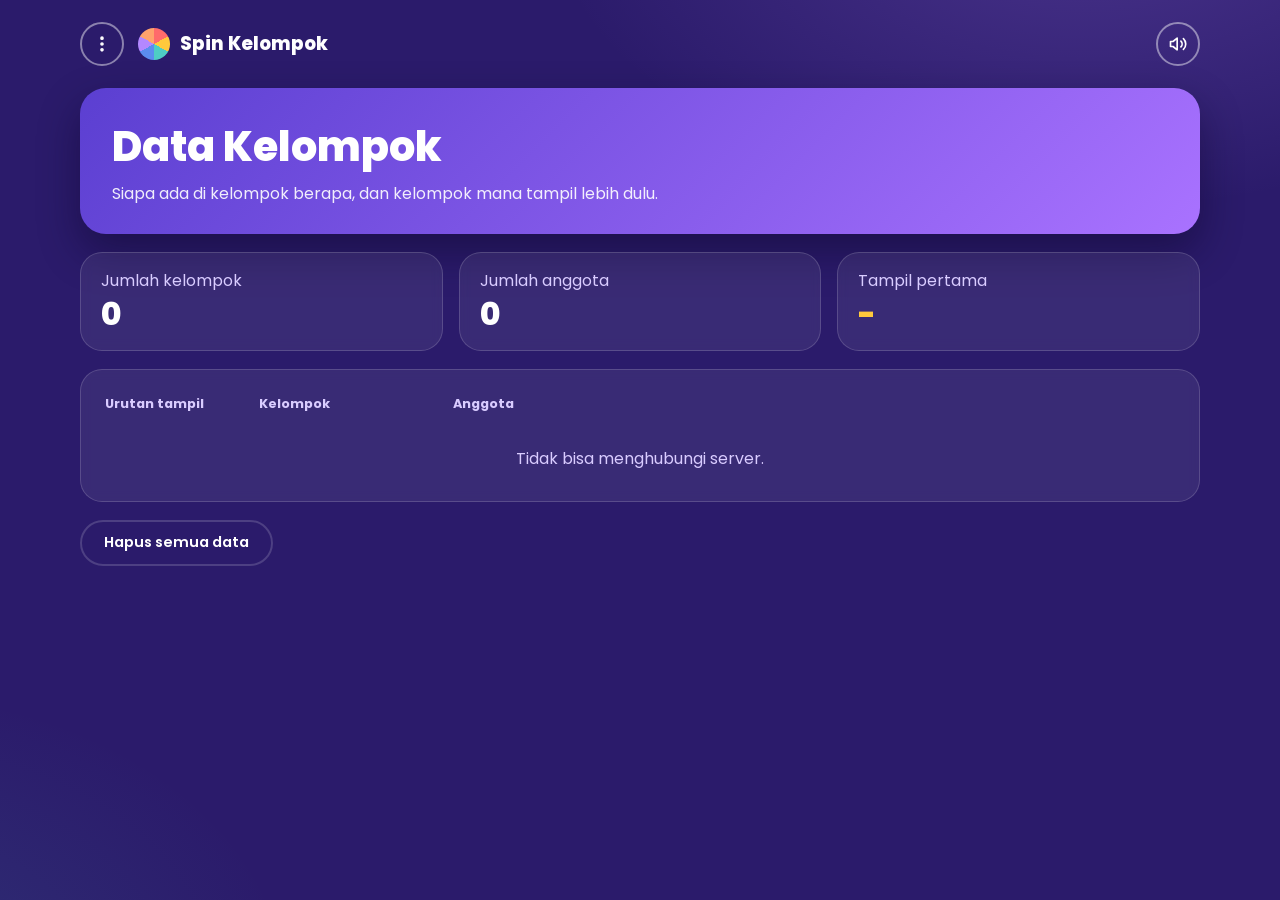
==== data/index.html @ 7a5715d1 "feat: tambah halaman data kelompok" ====
<!DOCTYPE html>
<html lang="id" data-base="../">
<head>
  <meta charset="UTF-8">
  <meta name="viewport" content="width=device-width, initial-scale=1">
  <title>Data Kelompok · Spin Kelompok</title>
  <link rel="preconnect" href="https://fonts.googleapis.com">
  <link href="https://fonts.googleapis.com/css2?family=Poppins:wght@400;600;700;800&display=swap" rel="stylesheet">
  <link rel="stylesheet" href="../assets/css/style.css">
  <link rel="stylesheet" href="data.css">
</head>
<body>
  <div class="container page">
    <header data-topbar data-active="data"></header>

    <section class="dt-hero">
      <h1>Data Kelompok</h1>
      <p>Siapa ada di kelompok berapa, dan kelompok mana tampil lebih dulu.</p>
    </section>

    <section class="dt-stats">
      <div class="card"><span class="muted">Jumlah kelompok</span><strong id="stKelompok">0</strong></div>
      <div class="card"><span class="muted">Jumlah anggota</span><strong id="stAnggota">0</strong></div>
      <div class="card"><span class="muted">Tampil pertama</span><strong class="kuning" id="stPertama">-</strong></div>
    </section>

    <section class="card dt-tabel">
      <div class="dt-kepala"><span>Urutan tampil</span><span>Kelompok</span><span>Anggota</span></div>
      <div id="baris"></div>
      <p class="muted dt-pesan" id="pesan">Memuat data...</p>
    </section>

    <div class="dt-aksi">
      <button class="btn-ghost" id="btnHapus" type="button">Hapus semua data</button>
      <span class="muted" id="info"></span>
    </div>
  </div>

  <script src="../assets/js/common.js"></script>
  <script src="data.js"></script>
</body>
</html>
---- assets/css/style.css ----
/* ==========================================================
   Spin Kelompok - Design System (dikerjakan Tim A)
   Dipakai SEMUA halaman. Tim B: pakai class & variabel di sini,
   jangan bikin warna/tombol sendiri supaya tampilan konsisten.
   ========================================================== */

:root {
  --bg: #2b1b6b;
  --bg-deep: #1d1250;
  --surface: #3c2d77;
  --surface-2: #4a3a8a;
  --line: rgba(255, 255, 255, .16);
  --text: #ffffff;
  --text-soft: #d9ccff;
  --yellow: #ffc93c;
  --yellow-dark: #c9971a;
  --coral: #ff6b6b;
  --teal: #4ecdc4;
  --violet: #b388ff;
  --blue: #5b8def;
  --orange: #ffa36c;
  --danger: #ff7a7a;
  --radius: 22px;
  --shadow: 0 18px 40px rgba(10, 4, 40, .45);
  --font: "Poppins", system-ui, -apple-system, "Segoe UI", sans-serif;
}

*, *::before, *::after { box-sizing: border-box; margin: 0; padding: 0; }
html { -webkit-text-size-adjust: 100%; }

body {
  font-family: var(--font);
  color: var(--text);
  background:
    radial-gradient(900px 500px at 85% -10%, rgba(179, 136, 255, .22), transparent 60%),
    radial-gradient(700px 500px at -10% 110%, rgba(78, 205, 196, .12), transparent 60%),
    var(--bg);
  min-height: 100vh;
  line-height: 1.5;
  overflow-x: hidden;
}

[hidden] { display: none !important; }   /* atribut hidden selalu menang atas display bawaan komponen */
a { color: inherit; text-decoration: none; }
button { font: inherit; cursor: pointer; border: 0; background: none; color: inherit; }
:focus-visible { outline: 3px solid var(--yellow); outline-offset: 3px; }

/* ---------- Layout ---------- */
.container { width: min(1120px, 100% - 40px); margin-inline: auto; }
.page { padding-block: 22px 56px; }

/* ---------- Tombol 3D kuning (ciri khas) ---------- */
.btn-3d {
  display: inline-flex; align-items: center; justify-content: center; gap: 10px;
  padding: 16px 52px;
  background: var(--yellow);
  color: var(--bg);
  font-weight: 800; letter-spacing: .14em; text-transform: uppercase;
  border-radius: 999px;
  box-shadow: 0 7px 0 var(--yellow-dark), 0 16px 26px rgba(0, 0, 0, .28);
  transition: transform .12s ease, box-shadow .12s ease;
}
.btn-3d:hover { transform: translateY(-2px); box-shadow: 0 9px 0 var(--yellow-dark), 0 20px 30px rgba(0, 0, 0, .3); }
.btn-3d:active { transform: translateY(6px); box-shadow: 0 1px 0 var(--yellow-dark), 0 6px 10px rgba(0, 0, 0, .3); }
.btn-3d[disabled] { opacity: .55; pointer-events: none; }

.btn-pill {
  padding: 10px 22px; border-radius: 999px; font-weight: 600; font-size: .9rem;
  background: #fff; color: var(--bg); transition: transform .15s;
}
.btn-pill:hover { transform: translateY(-2px); }
.btn-ghost {
  padding: 10px 22px; border-radius: 999px; font-weight: 600; font-size: .9rem;
  border: 2px solid var(--line); color: #fff; transition: background .15s, border-color .15s;
}
.btn-ghost:hover { background: rgba(255, 255, 255, .08); border-color: rgba(255, 255, 255, .4); }

/* ---------- Kartu kaca ---------- */
.card {
  background: rgba(255, 255, 255, .07);
  border: 1px solid var(--line);
  border-radius: var(--radius);
  backdrop-filter: blur(6px);
  padding: 24px;
}

/* ---------- Chip (nama anggota / kelompok) ---------- */
.chip {
  display: inline-flex; align-items: center; gap: 8px;
  padding: 7px 14px; border-radius: 999px;
  background: rgba(255, 255, 255, .12); font-weight: 600; font-size: .9rem;
}
.chip button { opacity: .7; font-size: 1rem; line-height: 1; }
.chip button:hover { opacity: 1; }
.badge {
  display: inline-block; padding: 3px 12px; border-radius: 999px; font-size: .72rem; font-weight: 700;
  letter-spacing: .08em; text-transform: uppercase; background: var(--yellow); color: var(--bg);
}

/* ---------- Input ---------- */
.input {
  width: 100%; padding: 12px 16px; border-radius: 14px; border: 2px solid transparent;
  background: #fff; color: var(--bg); font: inherit; font-size: .95rem;
}
.input::placeholder { color: #8d84b3; }
.input:focus { outline: none; border-color: var(--yellow); }
.label { display: block; margin-bottom: 6px; font-size: .8rem; font-weight: 600; color: var(--text-soft); }

/* ---------- Orb melayang (dekorasi) ---------- */
.orb {
  position: fixed; border-radius: 50%; pointer-events: none; z-index: 0;
  background: radial-gradient(circle at 32% 28%, rgba(255, 255, 255, .6), var(--c) 55%);
  animation: floaty var(--d, 7s) ease-in-out infinite alternate;
}
@keyframes floaty { to { transform: translateY(-22px) translateX(8px); } }

/* ---------- Topbar + menu titik tiga ---------- */
.topbar { display: flex; align-items: center; gap: 14px; position: relative; z-index: 20; }
.icon-btn {
  width: 44px; height: 44px; border-radius: 50%; display: grid; place-items: center;
  border: 2px solid rgba(255, 255, 255, .45); transition: background .15s;
}
.icon-btn:hover { background: rgba(255, 255, 255, .12); }
.icon-btn svg { width: 20px; height: 20px; fill: none; stroke: currentColor; stroke-width: 2; stroke-linecap: round; stroke-linejoin: round; }
.icon-btn.is-muted { opacity: .55; }
.brand { display: flex; align-items: center; gap: 10px; font-weight: 800; font-size: 1.15rem; }
.brand-logo { width: 32px; height: 32px; border-radius: 50%; background: conic-gradient(var(--coral) 0 17%, var(--yellow) 0 33%, var(--teal) 0 50%, var(--blue) 0 67%, var(--violet) 0 83%, var(--orange) 0); }
.topbar .spacer { flex: 1; }

.menu { position: relative; }
.menu-panel {
  position: absolute; top: 54px; left: 0; width: 216px; padding: 8px;
  background: #fff; color: var(--bg); border-radius: 18px; box-shadow: var(--shadow);
  opacity: 0; transform: translateY(-8px) scale(.97); transform-origin: top left; pointer-events: none;
  transition: opacity .16s, transform .16s;
}
.menu.open .menu-panel { opacity: 1; transform: none; pointer-events: auto; }
.menu-panel a { display: block; padding: 11px 16px; border-radius: 12px; font-weight: 600; font-size: .92rem; }
.menu-panel a:hover { background: #f1ecff; }
.menu-panel a.active { background: var(--yellow); }
.menu-panel hr { border: 0; border-top: 1px solid #ddd6f5; margin: 6px 4px; }
.menu-panel a.exit { color: #c0322f; }

/* ---------- Utilitas ---------- */
.stack > * + * { margin-top: var(--gap, 16px); }
.muted { color: var(--text-soft); }
.sr-only { position: absolute; width: 1px; height: 1px; overflow: hidden; clip: rect(0 0 0 0); white-space: nowrap; }

@media (prefers-reduced-motion: reduce) {
  *, *::before, *::after { animation: none !important; transition: none !important; }
}
---- data/data.css ----
.dt-hero {
  margin-top: 22px; padding: 28px 32px; border-radius: 26px; box-shadow: var(--shadow);
  background: linear-gradient(135deg, #5b3fd1, #a972ff);
}
.dt-hero h1 { font-size: clamp(1.8rem, 5vw, 2.6rem); font-weight: 800; }
.dt-hero p { margin-top: 4px; color: rgba(255, 255, 255, .9); }

.dt-stats { display: grid; grid-template-columns: repeat(auto-fit, minmax(200px, 1fr)); gap: 16px; margin-top: 18px; }
.dt-stats .card { padding: 16px 20px; display: grid; gap: 2px; }
.dt-stats strong { font-size: 2rem; font-weight: 800; line-height: 1.2; }
.dt-stats .kuning { color: var(--yellow); }

.dt-tabel { margin-top: 18px; padding: 8px 24px; }
.dt-kepala, .dt-baris { display: grid; grid-template-columns: 140px 180px 1fr; gap: 14px; align-items: center; }
.dt-kepala { padding: 16px 0 12px; font-size: .8rem; font-weight: 700; color: var(--text-soft); }
.dt-baris { padding: 14px 0; border-top: 1px solid var(--line); }
.dt-baris .nama { font-weight: 800; }
.dt-anggota { display: flex; flex-wrap: wrap; gap: 8px; }
.dt-anggota .chip { padding: 5px 14px; font-size: .85rem; }
.dt-anggota .chip.ketua { background: var(--yellow); color: var(--bg); }

.dt-medali {
  width: 34px; height: 34px; border-radius: 50%; display: grid; place-items: center;
  font-weight: 800; color: var(--bg); background: rgba(255, 255, 255, .5);
}
.dt-medali.m1 { background: var(--yellow); }
.dt-medali.m2 { background: #d9d6ee; }
.dt-medali.m3 { background: var(--orange); }

.dt-pesan { padding: 22px 0; text-align: center; }
.dt-pesan[hidden] { display: none; }
.dt-aksi { margin-top: 18px; display: flex; gap: 14px; align-items: center; flex-wrap: wrap; }

@media (max-width: 700px) {
  .dt-kepala { display: none; }
  .dt-baris { grid-template-columns: 44px 1fr; }
  .dt-baris .dt-anggota { grid-column: 1 / -1; }
}
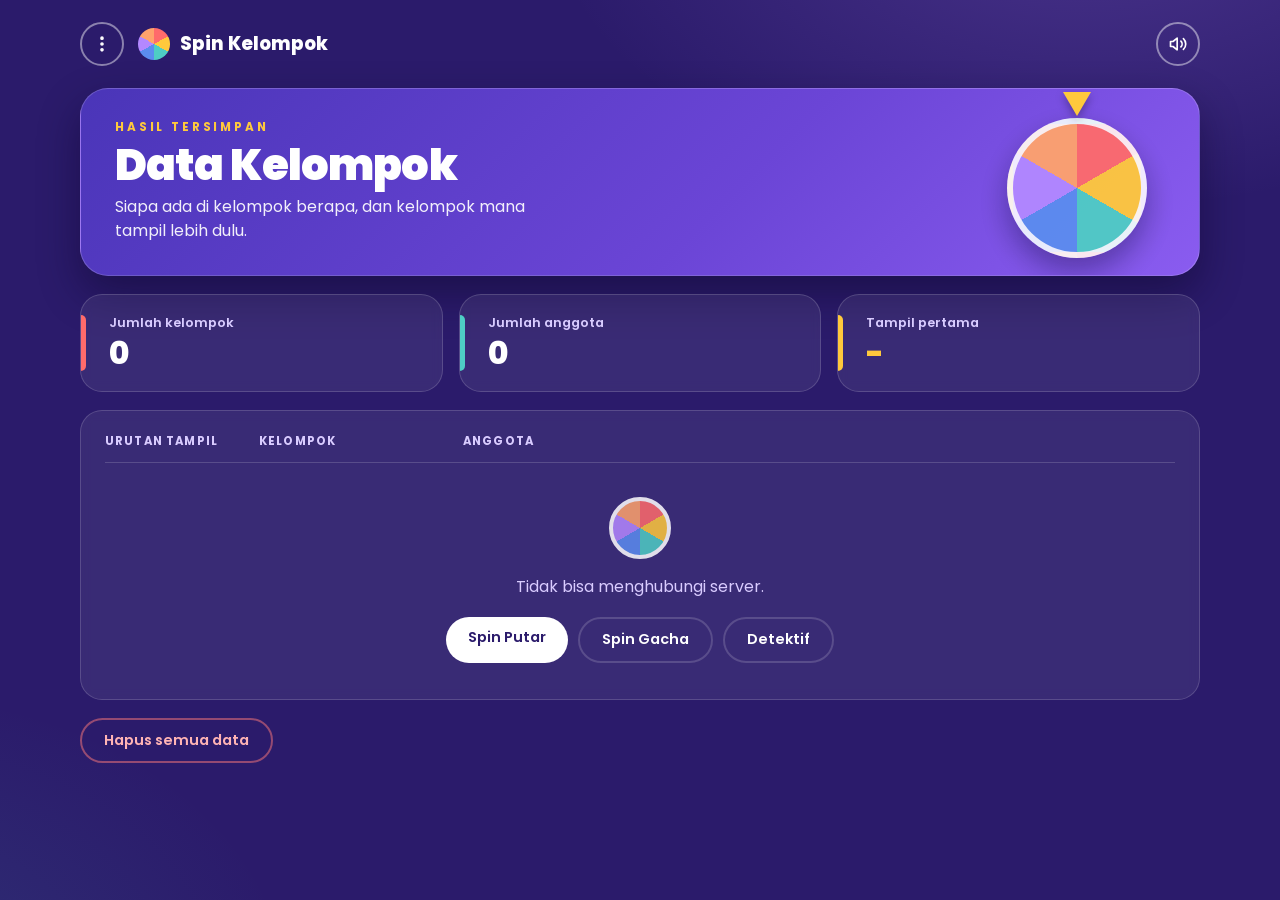
==== commit bdb8ee69: "style: poles tampilan halaman Data" ====
--- a/data/index.html
+++ b/data/index.html
@@ -5,7 +5,8 @@
   <meta name="viewport" content="width=device-width, initial-scale=1">
   <title>Data Kelompok · Spin Kelompok</title>
   <link rel="preconnect" href="https://fonts.googleapis.com">
-  <link href="https://fonts.googleapis.com/css2?family=Poppins:wght@400;600;700;800&display=swap" rel="stylesheet">
+  <link rel="preconnect" href="https://fonts.gstatic.com" crossorigin>
+  <link href="https://fonts.googleapis.com/css2?family=Poppins:wght@400;500;600;700;800;900&display=swap" rel="stylesheet">
   <link rel="stylesheet" href="../assets/css/style.css">
   <link rel="stylesheet" href="data.css">
 </head>
@@ -14,11 +15,12 @@
     <header data-topbar data-active="data"></header>
 
     <section class="dt-hero">
+      <p class="dt-eyebrow">Hasil tersimpan</p>
       <h1>Data Kelompok</h1>
-      <p>Siapa ada di kelompok berapa, dan kelompok mana tampil lebih dulu.</p>
+      <p class="dt-sub">Siapa ada di kelompok berapa, dan kelompok mana tampil lebih dulu.</p>
     </section>
 
-    <section class="dt-stats">
+    <section class="dt-stats" aria-label="Ringkasan">
       <div class="card"><span class="muted">Jumlah kelompok</span><strong id="stKelompok">0</strong></div>
       <div class="card"><span class="muted">Jumlah anggota</span><strong id="stAnggota">0</strong></div>
       <div class="card"><span class="muted">Tampil pertama</span><strong class="kuning" id="stPertama">-</strong></div>
@@ -27,11 +29,16 @@
     <section class="card dt-tabel">
       <div class="dt-kepala"><span>Urutan tampil</span><span>Kelompok</span><span>Anggota</span></div>
       <div id="baris"></div>
-      <p class="muted dt-pesan" id="pesan">Memuat data...</p>
+      <p class="muted dt-pesan" id="pesan" aria-live="polite">Memuat data...</p>
+      <div class="dt-cta">
+        <a class="btn-pill" href="../spin/">Spin Putar</a>
+        <a class="btn-ghost" href="../gacha/">Spin Gacha</a>
+        <a class="btn-ghost" href="../detektif/">Detektif</a>
+      </div>
     </section>
 
     <div class="dt-aksi">
-      <button class="btn-ghost" id="btnHapus" type="button">Hapus semua data</button>
+      <button class="btn-ghost danger" id="btnHapus" type="button">Hapus semua data</button>
       <span class="muted" id="info"></span>
     </div>
   </div>
@@ -39,4 +46,4 @@
   <script src="../assets/js/common.js"></script>
   <script src="data.js"></script>
 </body>
-</html>+</html>
--- a/data/data.css
+++ b/data/data.css
@@ -1,38 +1,107 @@
+/* Halaman Data Kelompok.
+   Struktur & logika (data.js) milik Tim B tidak diubah; tampilan dipoles Tim A.
+   Class yang dipakai data.js dipertahankan: dt-baris, dt-medali (m1..m3), nama, dt-anggota, chip, ketua. */
+
+/* ---------- hero ---------- */
 .dt-hero {
-  margin-top: 22px; padding: 28px 32px; border-radius: 26px; box-shadow: var(--shadow);
-  background: linear-gradient(135deg, #5b3fd1, #a972ff);
+  position: relative; overflow: hidden; isolation: isolate;
+  margin-top: 22px; padding: 30px 34px 32px; border-radius: 28px;
+  background: linear-gradient(135deg, #4a35b8 0%, #6b45d6 58%, #8a5cf0 100%);
+  border: 1px solid rgba(255, 255, 255, .18); box-shadow: var(--shadow);
 }
-.dt-hero h1 { font-size: clamp(1.8rem, 5vw, 2.6rem); font-weight: 800; }
-.dt-hero p { margin-top: 4px; color: rgba(255, 255, 255, .9); }
+.dt-hero::before { /* roda dekoratif, tema aplikasi */
+  content: ""; position: absolute; z-index: -1; right: 52px; top: 50%; width: 140px; height: 140px; margin-top: -64px;
+  border-radius: 50%; border: 6px solid rgba(255, 255, 255, .9); opacity: .95; box-shadow: 0 14px 28px rgba(10, 4, 40, .35);
+  background: conic-gradient(var(--coral) 0 16.66%, var(--yellow) 0 33.33%, var(--teal) 0 50%, var(--blue) 0 66.66%, var(--violet) 0 83.33%, var(--orange) 0);
+  animation: dt-turn 48s linear infinite;
+}
+.dt-hero::after { /* penunjuk kuning */
+  content: ""; position: absolute; z-index: 0; right: 108px; top: calc(50% - 90px);
+  border: 14px solid transparent; border-top: 24px solid var(--yellow); border-bottom: 0;
+  filter: drop-shadow(0 4px 4px rgba(0, 0, 0, .3));
+}
+.dt-eyebrow { color: var(--yellow); font-weight: 700; font-size: .74rem; letter-spacing: .24em; text-transform: uppercase; }
+.dt-hero h1 { margin-top: 4px; font-size: clamp(1.8rem, 5vw, 2.7rem); font-weight: 900; letter-spacing: -.02em; line-height: 1.12; }
+.dt-sub { margin-top: 6px; max-width: 46ch; color: rgba(255, 255, 255, .92); }
 
+/* ---------- ringkasan ---------- */
 .dt-stats { display: grid; grid-template-columns: repeat(auto-fit, minmax(200px, 1fr)); gap: 16px; margin-top: 18px; }
-.dt-stats .card { padding: 16px 20px; display: grid; gap: 2px; }
-.dt-stats strong { font-size: 2rem; font-weight: 800; line-height: 1.2; }
+.dt-stats .card { position: relative; overflow: hidden; display: grid; gap: 2px; padding: 18px 22px 18px 28px; }
+.dt-stats .card::before { content: ""; position: absolute; left: 0; top: 20px; bottom: 20px; width: 5px; border-radius: 0 6px 6px 0; background: var(--c); }
+.dt-stats .card:nth-child(1) { --c: var(--coral); }
+.dt-stats .card:nth-child(2) { --c: var(--teal); }
+.dt-stats .card:nth-child(3) { --c: var(--yellow); }
+.dt-stats .muted { font-size: .8rem; font-weight: 600; }
+.dt-stats strong { font-size: 2rem; font-weight: 800; line-height: 1.2; font-variant-numeric: tabular-nums; overflow-wrap: anywhere; }
 .dt-stats .kuning { color: var(--yellow); }
 
-.dt-tabel { margin-top: 18px; padding: 8px 24px; }
-.dt-kepala, .dt-baris { display: grid; grid-template-columns: 140px 180px 1fr; gap: 14px; align-items: center; }
-.dt-kepala { padding: 16px 0 12px; font-size: .8rem; font-weight: 700; color: var(--text-soft); }
-.dt-baris { padding: 14px 0; border-top: 1px solid var(--line); }
-.dt-baris .nama { font-weight: 800; }
+/* ---------- tabel ---------- */
+.dt-tabel { margin-top: 18px; padding: 6px 24px 10px; }
+.dt-kepala, .dt-baris { display: grid; grid-template-columns: 140px 190px 1fr; gap: 14px; align-items: center; }
+.dt-kepala { padding: 16px 0 12px; font-size: .72rem; font-weight: 700; letter-spacing: .1em; text-transform: uppercase; color: var(--text-soft); border-bottom: 1px solid var(--line); }
+
+.dt-baris {
+  position: relative; margin: 0 -14px; padding: 14px; border-radius: 16px;
+  transition: background .2s; animation: dt-in .45s cubic-bezier(.2, .8, .2, 1) both;
+}
+.dt-baris:hover { background: rgba(255, 255, 255, .06); }
+.dt-baris + .dt-baris::before { content: ""; position: absolute; left: 14px; right: 14px; top: 0; border-top: 1px solid var(--line); }
+.dt-baris:nth-child(2) { animation-delay: .06s; } .dt-baris:nth-child(3) { animation-delay: .12s; }
+.dt-baris:nth-child(4) { animation-delay: .18s; } .dt-baris:nth-child(5) { animation-delay: .24s; }
+.dt-baris:nth-child(n+6) { animation-delay: .3s; }
+
+.dt-baris:nth-child(6n+1) { --c: #ff8f8f; } .dt-baris:nth-child(6n+2) { --c: #ffd36a; }
+.dt-baris:nth-child(6n+3) { --c: #7ee2d6; } .dt-baris:nth-child(6n+4) { --c: #8fb3ff; }
+.dt-baris:nth-child(6n+5) { --c: #c8a8ff; } .dt-baris:nth-child(6n+6) { --c: #ffb27d; }
+.dt-baris .nama { display: flex; align-items: center; gap: 10px; font-weight: 800; overflow-wrap: anywhere; }
+.dt-baris .nama::before { content: ""; flex: none; width: 10px; height: 10px; border-radius: 50%; background: var(--c, var(--violet)); }
+
 .dt-anggota { display: flex; flex-wrap: wrap; gap: 8px; }
-.dt-anggota .chip { padding: 5px 14px; font-size: .85rem; }
+.dt-anggota:empty::before { content: "Hanya urutan tampil (tanpa anggota)"; color: var(--text-soft); font-size: .85rem; font-style: italic; }
+.dt-anggota .chip { padding: 5px 14px; font-size: .85rem; overflow-wrap: anywhere; }
 .dt-anggota .chip.ketua { background: var(--yellow); color: var(--bg); }
 
 .dt-medali {
-  width: 34px; height: 34px; border-radius: 50%; display: grid; place-items: center;
-  font-weight: 800; color: var(--bg); background: rgba(255, 255, 255, .5);
+  width: 36px; height: 36px; border-radius: 50%; display: grid; place-items: center;
+  font-weight: 800; color: var(--bg); background: rgba(255, 255, 255, .5); box-shadow: 0 4px 0 rgba(0, 0, 0, .18);
 }
 .dt-medali.m1 { background: var(--yellow); }
 .dt-medali.m2 { background: #d9d6ee; }
 .dt-medali.m3 { background: var(--orange); }
 
-.dt-pesan { padding: 22px 0; text-align: center; }
+/* ---------- keadaan kosong / galat / memuat ---------- */
+.dt-pesan { padding: 34px 12px 10px; text-align: center; }
+.dt-pesan::before {
+  content: ""; display: block; width: 62px; height: 62px; margin: 0 auto 16px; border-radius: 50%; border: 4px solid #fff; opacity: .85;
+  background: conic-gradient(var(--coral) 0 16.66%, var(--yellow) 0 33.33%, var(--teal) 0 50%, var(--blue) 0 66.66%, var(--violet) 0 83.33%, var(--orange) 0);
+  animation: dt-turn 10s linear infinite;
+}
 .dt-pesan[hidden] { display: none; }
-.dt-aksi { margin-top: 18px; display: flex; gap: 14px; align-items: center; flex-wrap: wrap; }
+.dt-cta { display: none; }
+.dt-pesan:not([hidden]) ~ .dt-cta { display: flex; flex-wrap: wrap; justify-content: center; gap: 10px; padding: 8px 0 26px; animation: dt-in .5s .7s both; }
 
+/* ---------- aksi bawah ---------- */
+.dt-aksi { margin-top: 18px; display: flex; gap: 14px; align-items: center; justify-content: space-between; flex-wrap: wrap; }
+.dt-aksi .muted { font-size: .85rem; }
+#info:not(:empty)::before { content: ""; display: inline-block; width: 8px; height: 8px; margin-right: 9px; border-radius: 50%; background: var(--teal); vertical-align: 1px; }
+.btn-ghost.danger { color: #ffb4b4; border-color: rgba(255, 122, 122, .5); }
+.btn-ghost.danger:hover { background: rgba(255, 107, 107, .16); border-color: var(--danger); }
+
+@keyframes dt-in { from { opacity: 0; transform: translateY(12px); } }
+@keyframes dt-turn { to { transform: rotate(360deg); } }
+
+/* ---------- layar kecil ---------- */
 @media (max-width: 700px) {
+  .dt-hero { padding: 24px 22px 26px; }
+  .dt-hero::before { right: -44px; width: 140px; height: 140px; margin-top: -62px; opacity: .28; box-shadow: none; }
+  .dt-hero::after { display: none; }
+  .dt-tabel { padding: 4px 18px 8px; }
   .dt-kepala { display: none; }
   .dt-baris { grid-template-columns: 44px 1fr; }
   .dt-baris .dt-anggota { grid-column: 1 / -1; }
-}+}
+@media (max-width: 560px) {
+  .dt-stats { grid-template-columns: 1fr 1fr; gap: 12px; }
+  .dt-stats .card:nth-child(3) { grid-column: 1 / -1; }
+  .dt-aksi { justify-content: flex-start; }
+}
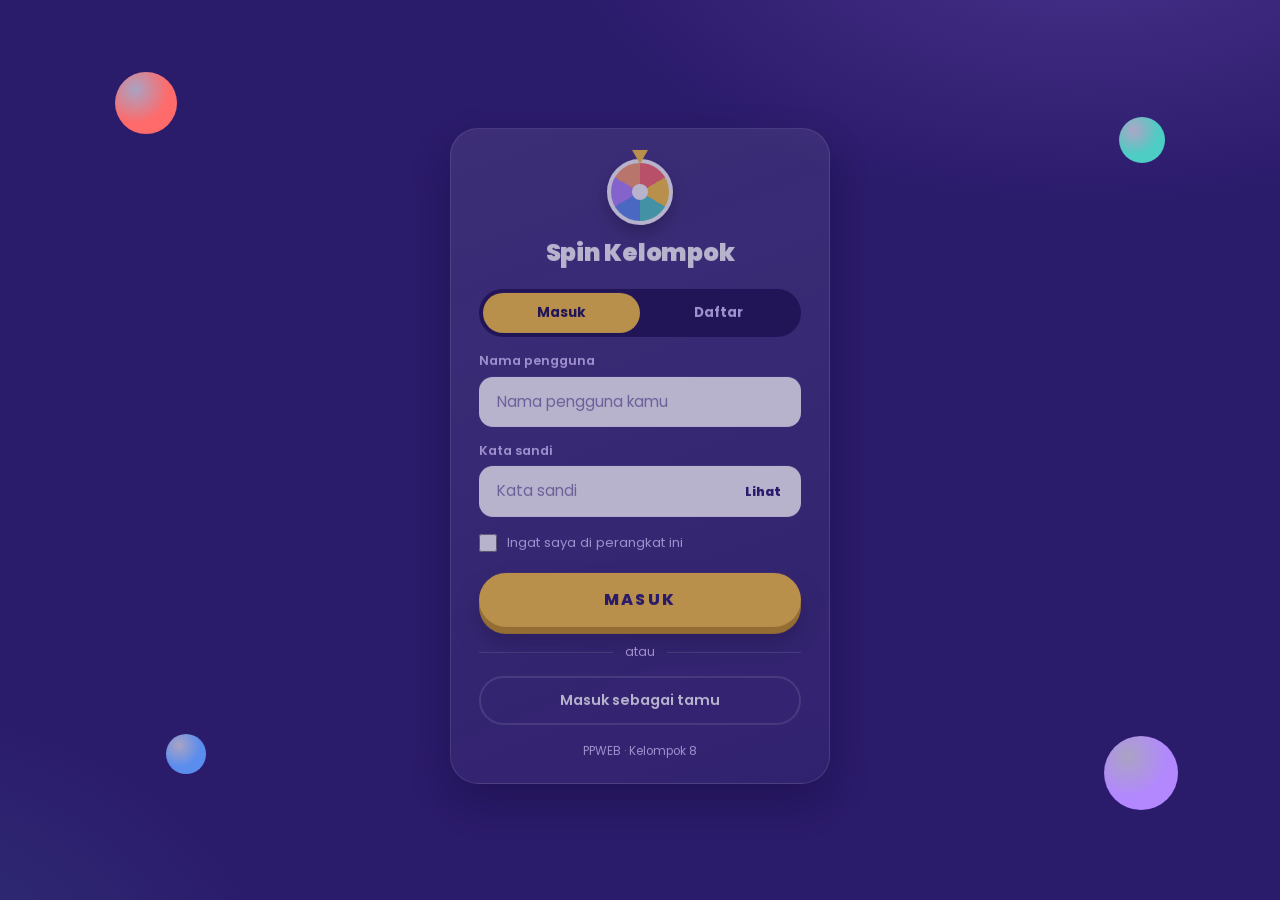
==== commit 7b348768: "feat: penjagaan halaman dan bersihkan data lokal saat keluar" ====
--- a/data/index.html
+++ b/data/index.html
@@ -44,6 +44,7 @@
   </div>
 
   <script src="../assets/js/common.js"></script>
+  <script>SK.jaga();</script>
   <script src="data.js"></script>
 </body>
 </html>
